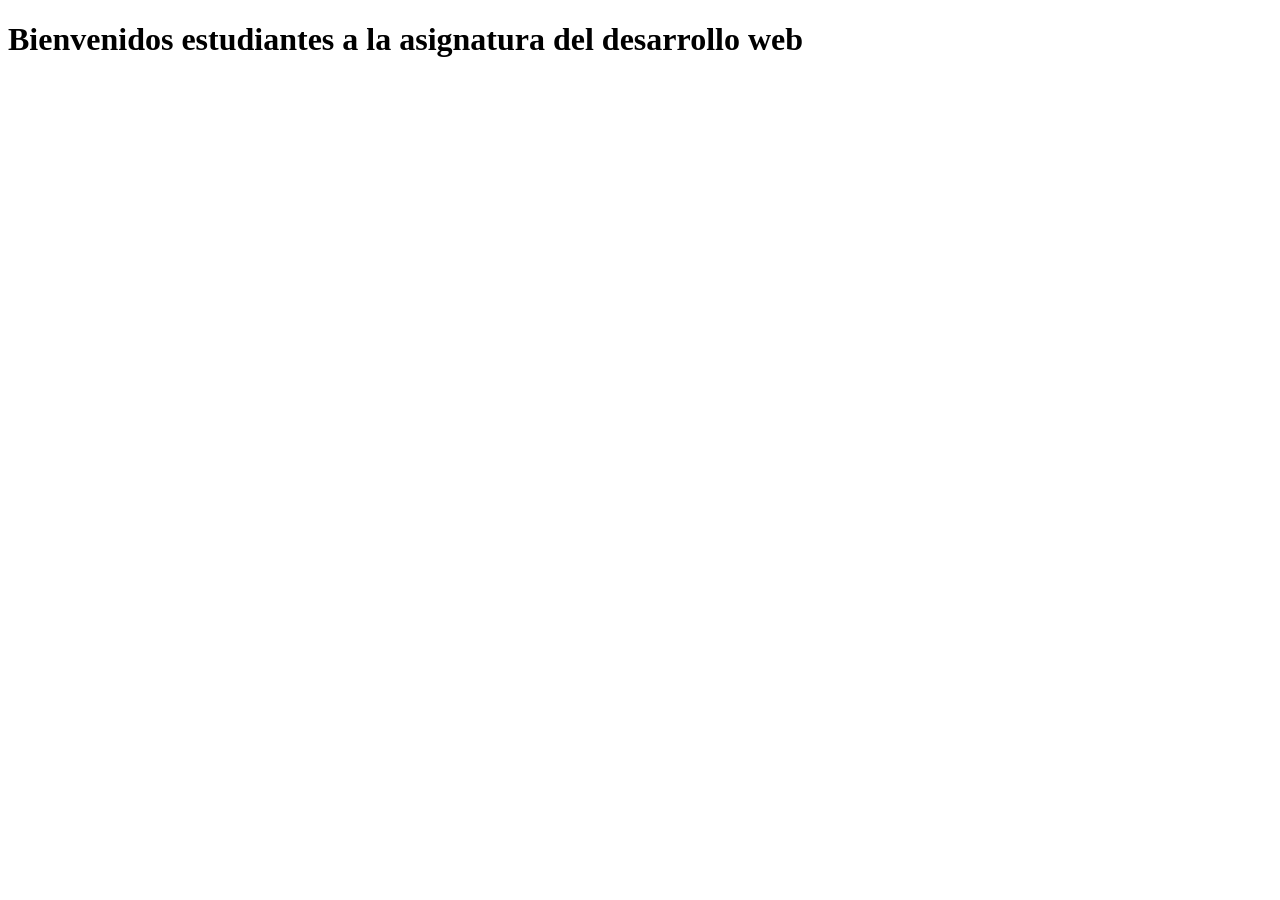
==== index.html @ a1a6e5ef "agregue emcabezado a html" ====
<!DOCTYPE html>
<html lang="en">
<head>
    <meta charset="UTF-8">
    <meta name="viewport" content="width=device-width, initial-scale=1.0">
    <title>Document</title>
</head>
<body>
    <h1>Bienvenidos estudiantes a la asignatura del desarrollo web</h1>
    
</body>
</html>
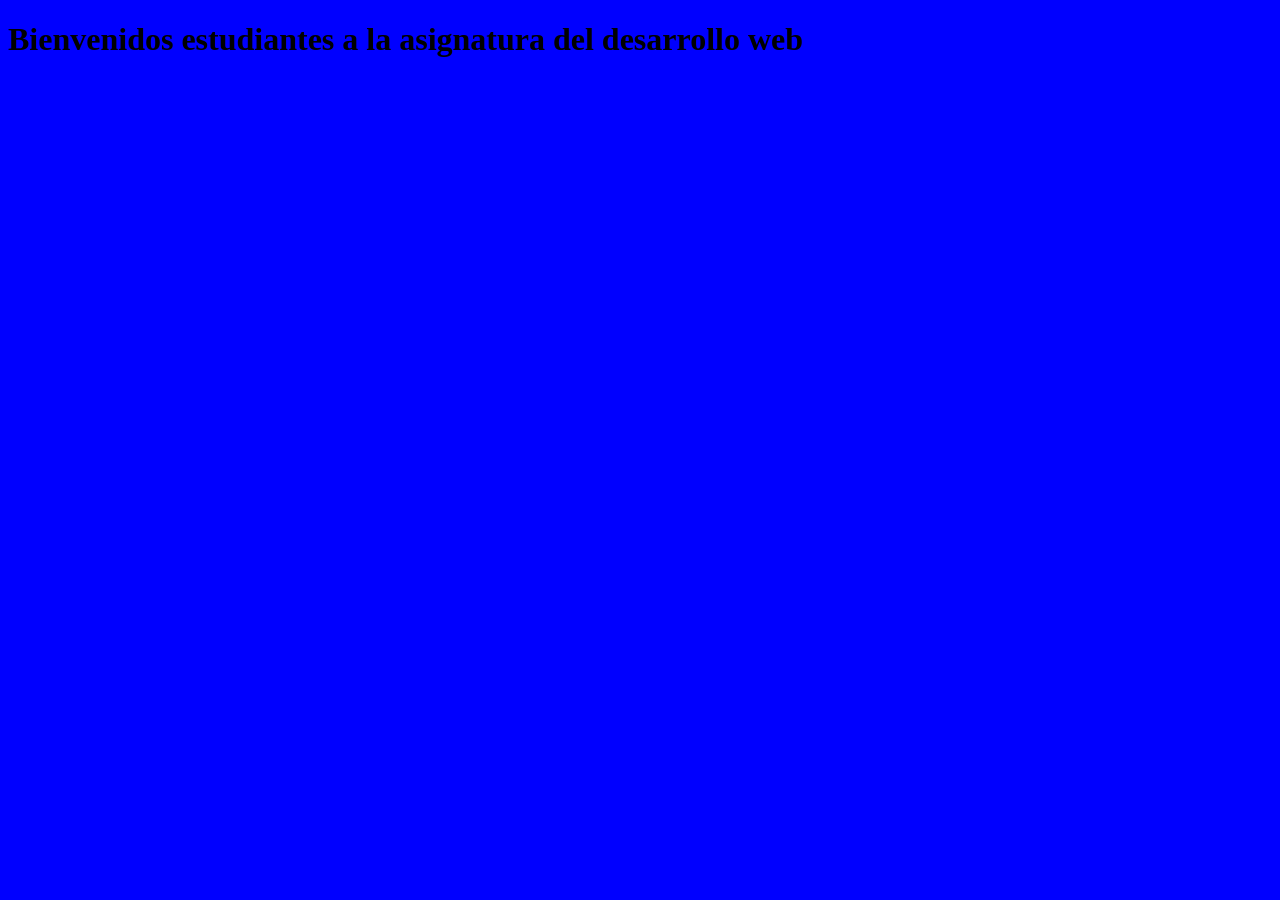
==== commit d371caa9: "modificacion index" ====
--- a/index.html
+++ b/index.html
@@ -2,11 +2,15 @@
 <html lang="en">
 <head>
     <meta charset="UTF-8">
-    <meta name="viewport" content="width=device-width, initial-scale=1.0">
+    <meta name="Viewport" content="width=device-width, initial-scale=1.0">
+
     <title>Document</title>
+    <link rel="stylesheet" href="css/estilos.css">
 </head>
-<body>
+<body class="body"> 
+
     <h1>Bienvenidos estudiantes a la asignatura del desarrollo web</h1>
-    
+
+
 </body>
 </html>
--- a/css/estilos.css
+++ b/css/estilos.css
@@ -0,0 +1,7 @@
+.body {
+    background-color: blue;
+
+}
+
+
+
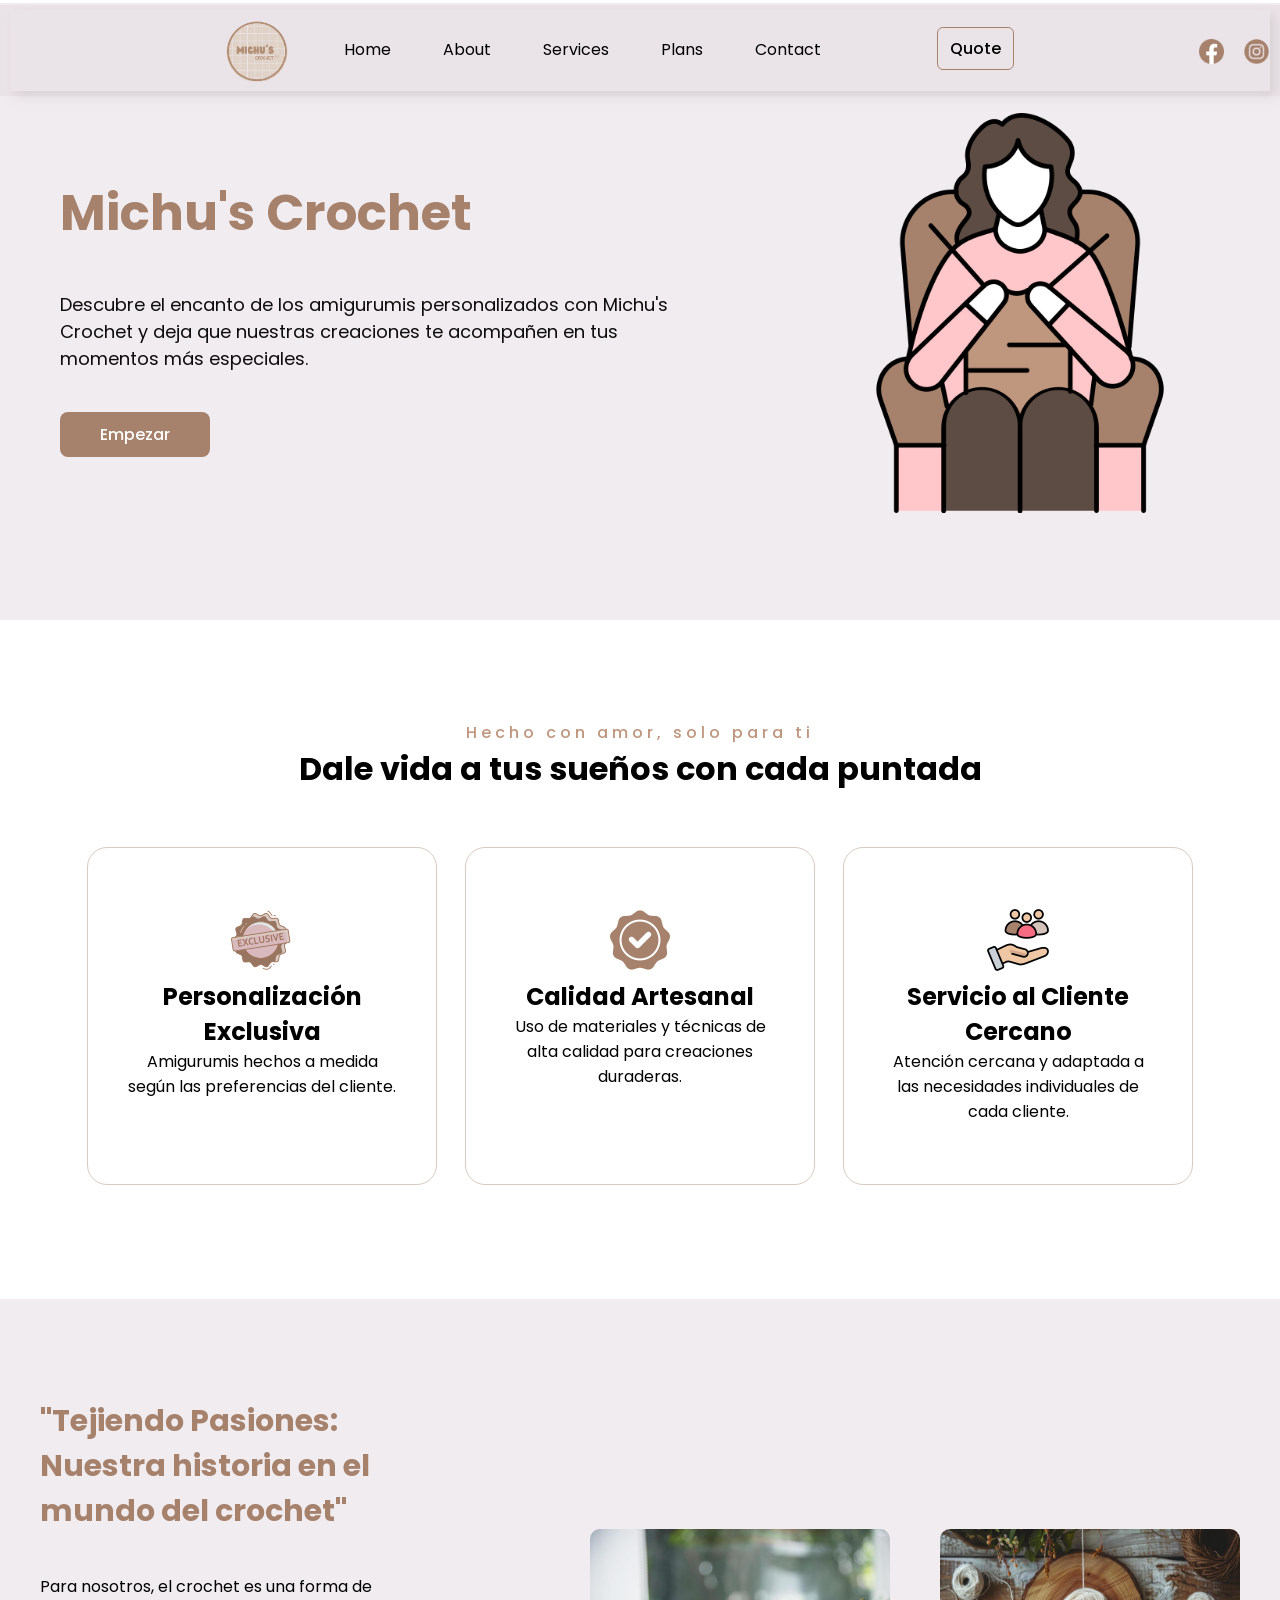
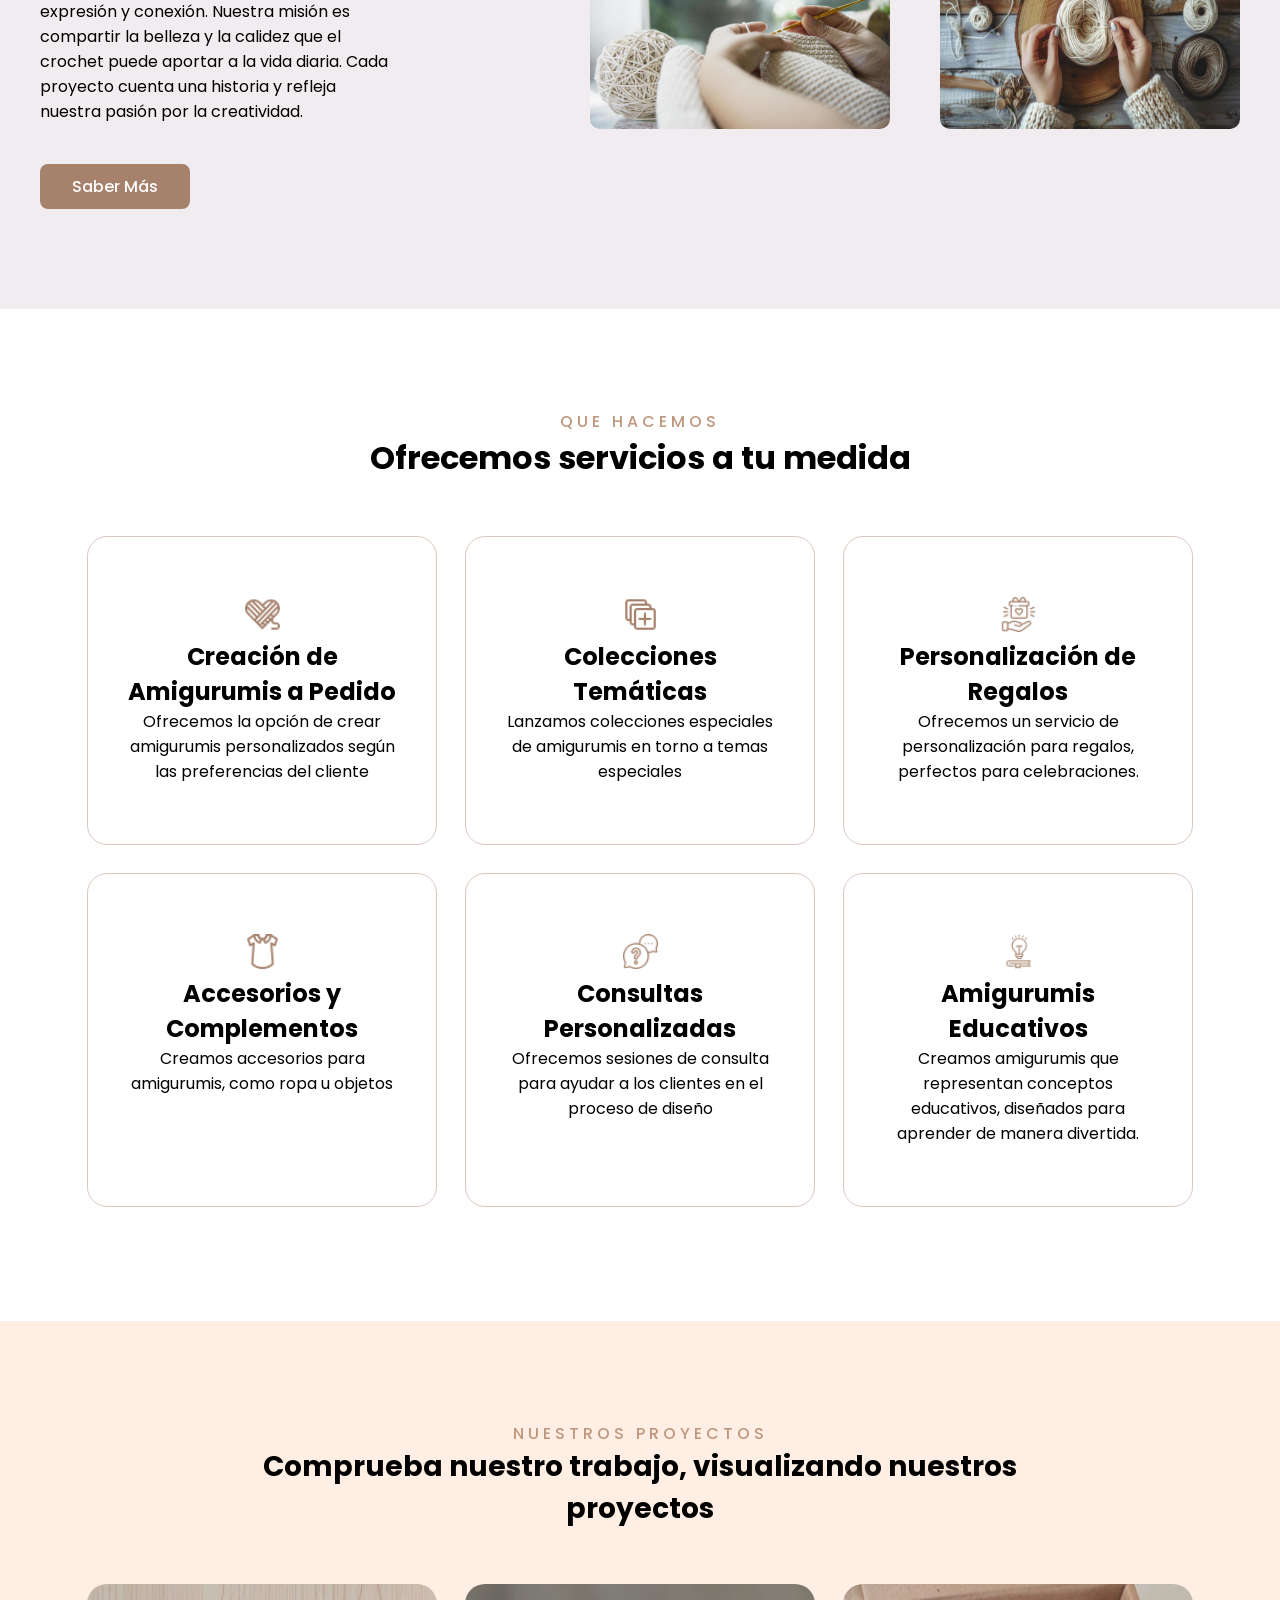
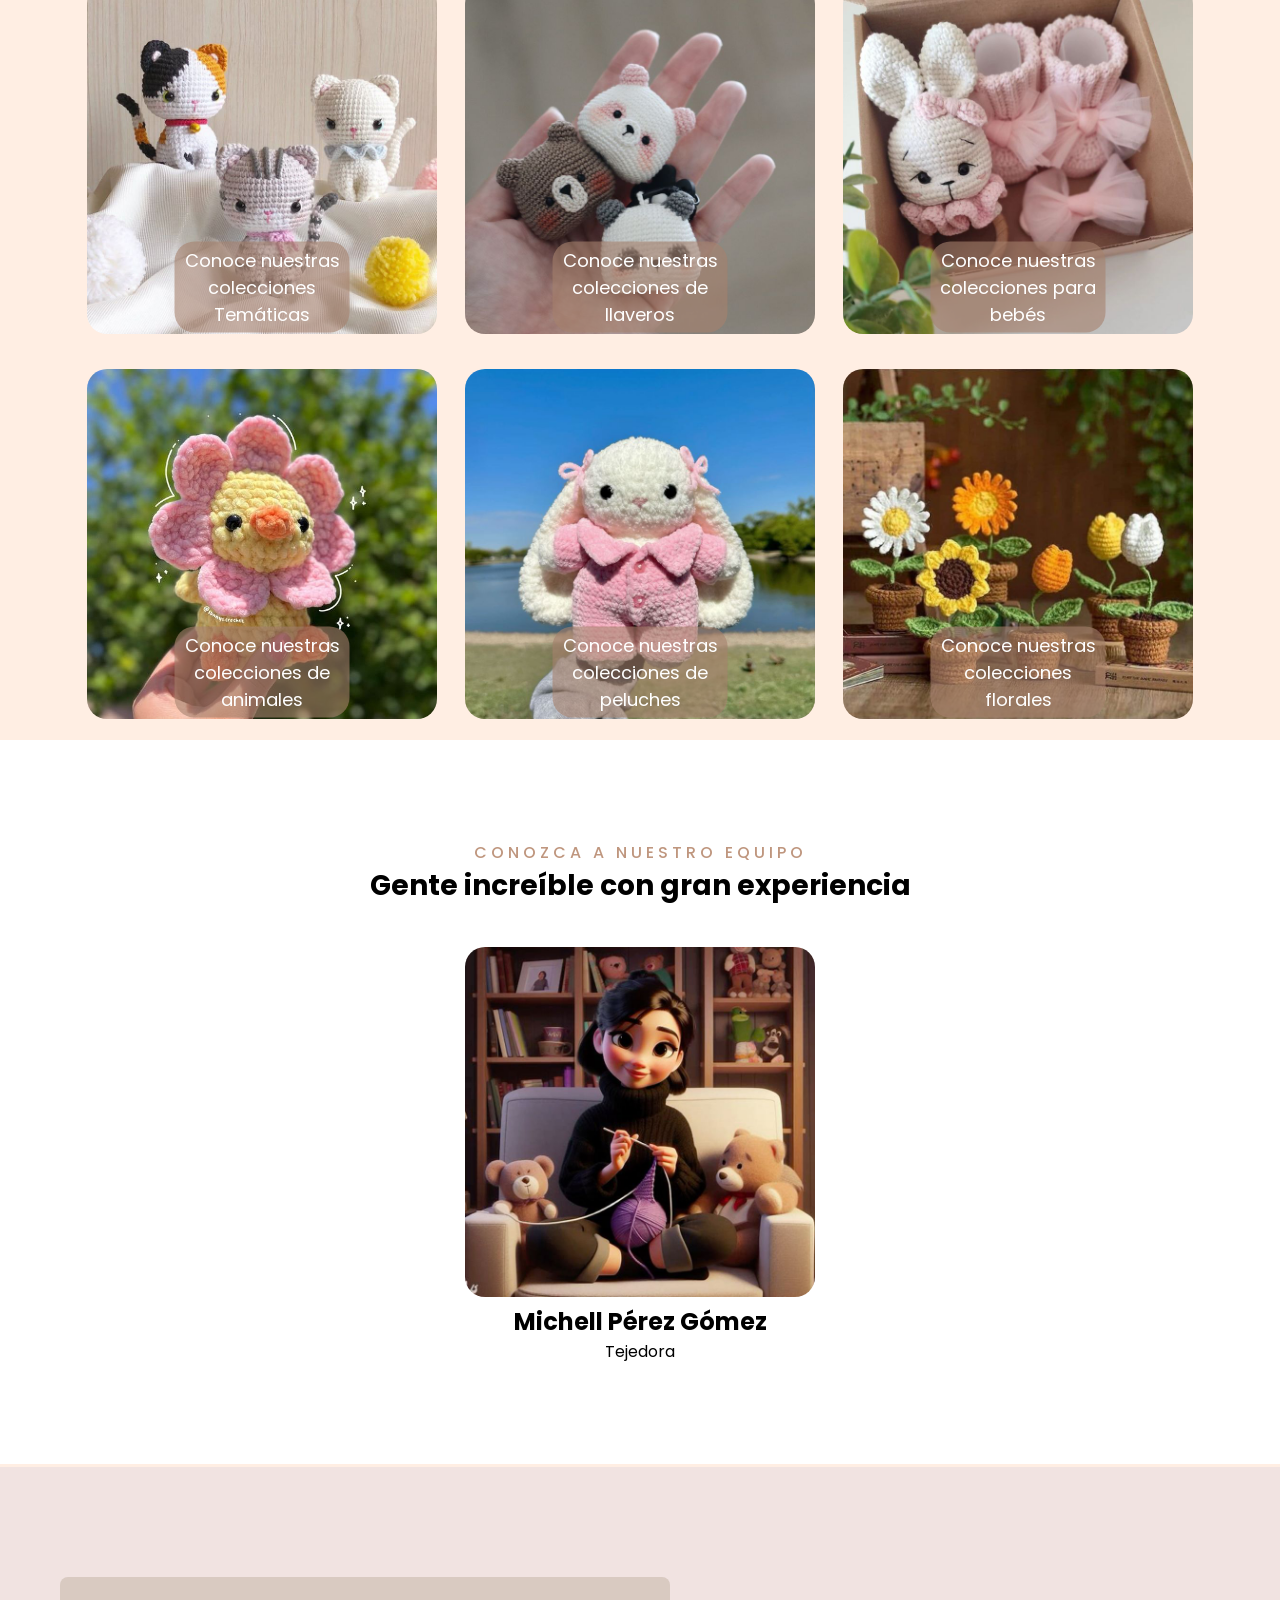
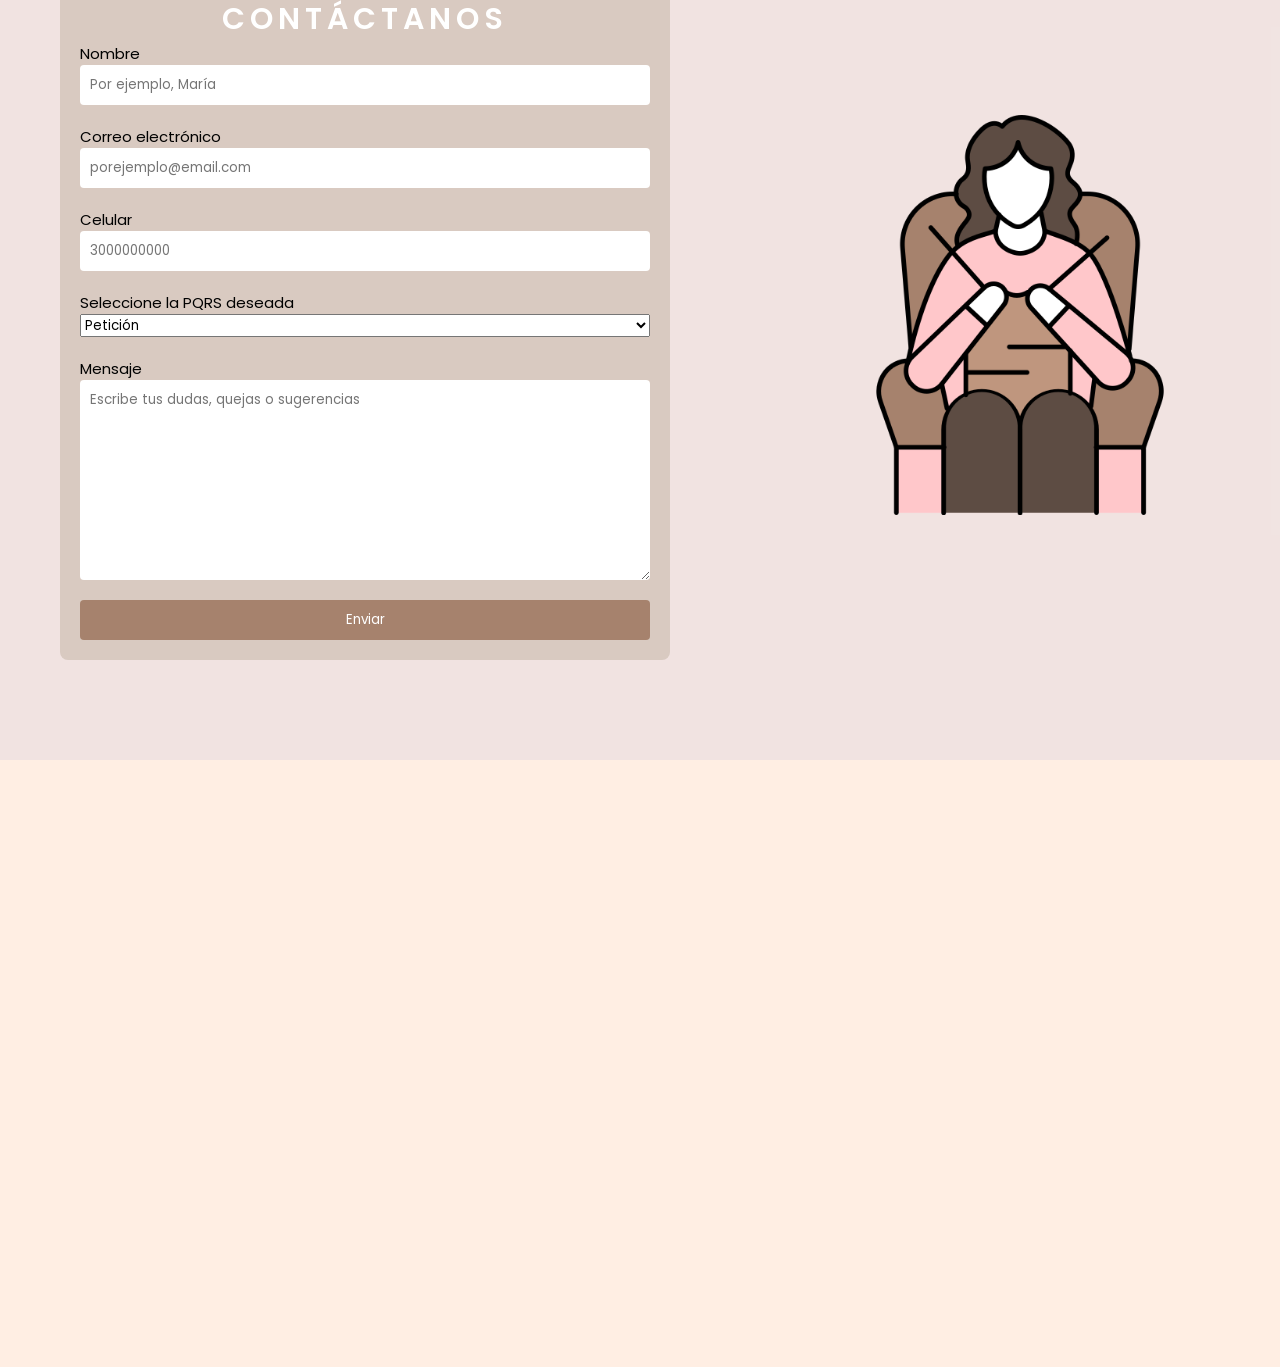
==== commit bbd70825: "agregue lo hcho hasta ahora" ====
--- a/index.html
+++ b/index.html
@@ -1,16 +1,324 @@
 <!DOCTYPE html>
 <html lang="en">
 <head>
-    <meta charset="UTF-8">
-    <meta name="Viewport" content="width=device-width, initial-scale=1.0">
-
-    <title>Document</title>
+    <!-- Metadatos del documento -->
+    <meta charset="UTF-8"> <!-- Establece la codificación de caracteres del documento como UTF-8 -->
+    <meta http-equiv="X-UA-Compatible" content="IE=edge"> <!-- Permite compatibilidad con versiones antiguas de Internet Explorer -->
+    <meta name="viewport" content="width=device-width, initial-scale=1.0"> <!-- Hace que el sitio sea responsive, es decir, que se adapte a diferentes tamaños de pantalla -->
+    
+    <!-- Título de la página -->
+    <title>Michus Crochet</title> 
+    
+    <!-- Incluir archivo CSS con los estilos personalizados -->
     <link rel="stylesheet" href="css/estilos.css">
+    
+    <!-- Incluir biblioteca Font Awesome para usar íconos -->
+    <link rel="stylesheet" href="https://cdnjs.cloudflare.com/ajax/libs/font-awesome/6.0.0-beta3/css/all.min.css">
 </head>
-<body class="body"> 
-
-    <h1>Bienvenidos estudiantes a la asignatura del desarrollo web</h1>
-
-
+<body>
+    <!-- Inicio del encabezado de la página -->
+    <header>
+        <!-- Contenedor del header con estilo de fondo -->
+        <div class="container_header" style="background-color: rgba(228, 218, 224, 0.507);">
+            
+            <!-- Menú de navegación y logo -->
+            <div class="menu"> 
+                <nav> <!-- Inicio de la sección de navegación -->
+                    <ul> <!-- Lista no ordenada para los elementos de navegación -->
+                        
+                        <!-- Logo de la página -->
+                        <li>
+                            <div class="logo">
+                                <!-- Enlace al logo de la página -->
+                                <a href="#">
+                                    <!-- Imagen del logo -->
+                                    <img src="img/logo/logo.png" alt="No se encuentra el enlace de la imagen">
+                                </a>
+                            </div>
+                        </li>
+                        
+                        <!-- Enlaces del menú de navegación -->
+                        <li><a href="#">Home</a></li> <!-- Enlace a la página principal -->
+                        <li><a href="#">About</a></li> <!-- Enlace a la sección "Acerca de" -->
+                        <li><a href="#">Services</a></li> <!-- Enlace a la sección de servicios -->
+                        <li><a href="#">Plans</a></li> <!-- Enlace a la sección de planes -->
+                        <li><a href="#">Contact</a></li> <!-- Enlace a la sección de contacto -->
+
+                        <!-- Botón para solicitar una cotización -->
+                        <div class="btn_quote">
+                            <a href="#">Quote</a> <!-- Enlace al formulario o sección de cotización -->
+                        </div>
+                        
+                        <!-- Sección de redes sociales -->
+                        <div class="socialMedia">
+                            <!-- Enlace a la página de Facebook -->
+                            <a href="#" target="_blank">
+                                <!-- Icono de Facebook -->
+                                <img src="img/socialMedia/facebook.png" alt="No se encontró la imagen">
+                            </a>
+
+                            <!-- Enlace a la página de Instagram -->
+                            <a href="#" target="_blank">
+                                <!-- Icono de Instagram -->
+                                <img src="img/socialMedia/instagram.png" alt="No se encontró la imagen">
+                            </a>
+
+                            <!-- Enlace a WhatsApp -->
+                            <a href="#" target="_blank">
+                                <!-- Icono de WhatsApp -->
+                                <img src="img/socialMedia/whatsapp.png" alt="No se encontró la imagen">
+                            </a>
+
+                            <!-- Enlace a X (anteriormente Twitter) -->
+                            <a href="#" target="_blank">
+                                <!-- Icono de X (Twitter) -->
+                                <img src="img/socialMedia/x.png" alt="No se encontró la imagen">
+                            </a>
+                        </div>
+                    </ul> <!-- Fin de la lista de navegación -->
+                </nav> <!-- Fin de la sección de navegación -->
+            </div>
+        </div> <!-- Fin del contenedor del header -->
+    </header> <!-- Fin del encabezado -->
+
+    <!--main-->
+    <main>
+        <!--Inicio-->
+        <!--Portada de inicio-->
+        <!--Inicio-->
+        <!--Portada Inicio-->
+        <div class="container_cover div_offset" style="background-color: rgba(228, 218, 224, 0.507)"">
+            <div class="cover">
+                <section class="text__cover">
+                    <h1>Michu's Crochet</h1>
+                    <p>Descubre el encanto de los amigurumis personalizados con Michu's Crochet y deja que nuestras creaciones te acompañen en tus momentos más especiales.</p>
+                    <a href="#" class="btn_text-cover btn_text">Empezar</a>
+                </section>
+                <section class="image__cover">
+                    <img src="img/cover/cover2.png" alt="">
+                </section>
+            </div>
+        </div>
+	
+        <!--End Portada inicio-->
+
+        <!--Generador de confianza-->
+        <div class="container_trust container_card-primary">
+            <div class="trust card__primary">
+                <div class="text_trust text_card-primary">
+                    <p>Hecho con amor, solo para ti</p>
+                    <h1>Dale vida a tus sueños con cada puntada</h1>
+                </div>
+                <div class="container_trust container_box-cardPrimary">
+                    <div class="card_trust box_card-primary">
+                        <img src="img/cards/exclusive.png">
+                        <h2>Personalización Exclusiva</h2>
+                        <p>Amigurumis hechos a medida según las preferencias del cliente.</p>
+                    </div>
+                    <div class="card_trust box_card-primary">
+                        <img src="img/cards/calidad.png" alt="">
+                        <h2>Calidad Artesanal</h2>
+                        <p>Uso de materiales y técnicas de alta calidad para creaciones duraderas.</p>
+                    </div>
+                    <div class="card_trust box_card-primary">
+                        <img src="img/cards/servicio_cliente.png" alt="">
+                        <h2>Servicio al Cliente Cercano</h2>
+                        <p>Atención cercana y adaptada a las necesidades individuales de cada cliente.</p>
+                    </div>
+                </div>
+            </div>
+        </div>
+        <!--Sobre nosotros-->
+        <div class="container_about div _offset" style="background-color: rgba(228, 218, 224, 0.507)">
+            <div class="about">
+                <div class="text_about">
+                    <h1>"Tejiendo Pasiones: Nuestra historia en el mundo del crochet"</h1>
+                    <p>Para nosotros, el crochet es una forma de expresión y conexión. Nuestra misión es compartir la belleza y la calidez que el crochet puede aportar a la vida diaria. Cada proyecto cuenta una historia y refleja nuestra pasión por la creatividad.</p>
+                    <a href="#" class="btn_text">Saber Más</a>
+                </div>
+                <div class="image_about">
+                    <img src="img/about/about1.jpg" alt="img no encontrada">
+                    <img src="img/about/about2.jpg" alt="img no encontrada">
+                </div>
+            </div>
+            </div>
+        </div>
+        <!--End Sobre nosotros-->
+        <div class="container_service">
+            <div class="service">
+                <div class="text_service">
+                    <p>QUE HACEMOS</p>
+                    <h1>Ofrecemos servicios a tu medida </h1>
+                </div>
+                <div class="container_box_service">
+                    <div class="box_service">
+                        <img src="img/service/service1.png">
+                        <h2>Creación de Amigurumis a Pedido</h2>
+                        <p>Ofrecemos la opción de crear amigurumis personalizados según las preferencias del cliente</p>
+                    </div>
+                    <div class="box_service">
+                        <img src="img/service/service2.png">
+                        <h2>Colecciones Temáticas</h2>
+                        <p>Lanzamos colecciones especiales de amigurumis en torno a temas especiales</p>
+                    </div>
+                    <div class="box_service">
+                        <img src="img/service/service3.png">
+                        <h2>Personalización de Regalos</h2>
+                        <p>Ofrecemos un servicio de personalización para regalos, perfectos para celebraciones.</p>
+                    </div>
+                    <div class="box_service">
+                        <img src="img/service/service4.png">
+                        <h2>Accesorios y Complementos</h2>
+                        <p>Creamos accesorios para amigurumis, como ropa u objetos</p>
+                    </div>
+                    <div class="box_service">
+                        <img src="img/service/service5.png">
+                        <h2>Consultas Personalizadas</h2>
+                        <p>Ofrecemos sesiones de consulta para ayudar a los clientes en el proceso de diseño</p>
+                    </div>
+                    <div class="box_service">
+                        <img src="img/service/service6.png">
+                        <h2>Amigurumis Educativos</h2>
+                        <p>Creamos amigurumis que representan conceptos educativos, diseñados para aprender de manera divertida.</p>
+                    </div>
+                </div>
+            </div>
+        </div>
+        <!-- end sobre nosotros -->
+
+        <!-- projects -->
+
+        <div class="container_projects">
+            <div class="projects">
+                <div class="text_projects">
+                    <p>NUESTROS PROYECTOS</p>
+                    <h1>Comprueba nuestro trabajo, visualizando nuestros proyectos </h1>
+                </div>
+                <div class="container_box_projects">
+
+                    <div class="box_projects">
+                        <div>
+                            <a href="#" class="imagen-con-texto">
+                                <img src="img/projects/projects1.jfif" class="img_projects">
+                                <span class="texto-en-imagen">Conoce nuestras colecciones Temáticas </span>
+                            </a> 
+                        </div>
+                    </div>
+
+                    <div class="box_projects">
+                        <a href="#" class="imagen-con-texto">
+                            <img src="img/projects/projects2.jfif" class="img_projects">
+                            <span class="texto-en-imagen">Conoce nuestras colecciones de llaveros</span>
+                        </a>
+                    </div>
+
+                    <div class="box_projects">
+                        <a href="#" class="imagen-con-texto">
+                            <img src="img/projects/projects3.jfif" class="img_projects">
+                            <span class="texto-en-imagen">Conoce nuestras colecciones para bebés</span>
+                        </a>
+                    </div>
+
+                    <div class="box_projects">
+                        <a href="#" class="imagen-con-texto">
+                            <img src="img/projects/projects4 (2).jfif" class="img_projects">
+                            <span class="texto-en-imagen">Conoce nuestras colecciones de animales</span>
+                        </a>
+                        
+                    </div>
+                    <div class="box_projects">
+                        <a href="#" class="imagen-con-texto" >
+                            <img src="img/projects/projects5.jfif" class="img_projects">
+                            <span class="texto-en-imagen">Conoce nuestras colecciones de peluches</span>
+                        </a>
+                        
+                    </div>
+                    <div class="box_projects">
+                        <a href="#" class="imagen-con-texto">
+                            <img src="img/projects/projects6.jfif" class="img_projects">
+                            <span class="texto-en-imagen">Conoce nuestras colecciones florales</span>
+                        </a>
+                </div>
+            </div>
+        </div>
+
+        <!-- Equipo -->
+        <div class="container_team">
+            <div class="team">
+                <div class="text_team">
+                    <p>CONOZCA A NUESTRO EQUIPO</p>
+                    <h1>Gente increíble con gran experiencia
+                    </h1>
+                </div>
+                <div class="container_box_team">
+                    <div class="box_team">
+                        <img src="img/team/team1.jfif">
+                        <h2>Michell Pérez Gómez</h2>
+                        <p>Tejedora</p>
+                    </div>
+                </div>
+            </div>
+        </div>
+        <!-- end equipos -->
+    
+        <!-- form -->
+
+        <div class="container_cover div_offset" style="background-color: rgba(228, 218, 224, 0.507)"">
+            <div class="cover">
+                <section class="text__cover">
+                    <div class="contact-form">
+						<h2>CONTÁCTANOS</h2>
+						<form action="#" method="post">
+							<form action="#" method="post"></form>
+        
+                            <label for="nombre">Nombre</label>
+                            <input type="text" id="name" placeholder="Por ejemplo, María" required>
+        
+                            <label for="email">Correo electrónico</label>
+                            <input class="form_email" type="email" placeholder="porejemplo@email.com" required>
+        
+                            <label for="number">Celular</label>
+                            <input class="form_number" type="number" placeholder="3000000000" required>
+        
+                            <label for="PQRS" class="PQRS">Seleccione la PQRS deseada</label>
+                            <select name="PQRS" id="PQRS"> Seleccione PQRS:
+                                <option value="P">Petición</option>
+                                <option value="Q">Queja</option>
+                                <option value="R">Reclamo</option>
+                                <option value="S">Sugerencia</option>
+                            </select>
+        
+                            <label for="message" class="message">Mensaje</label>
+                            <textarea id="massage" name="message" rows="15" required placeholder="Escribe tus dudas, quejas o sugerencias"></textarea>
+        
+                            <button type="submit"> Enviar </button>
+						</form>
+					</div>
+                </section>
+                <section class="image__cover">
+                    <img src="img/cover/cover2.png" alt="">
+                </section>
+            </div>
+        </div>
+
+        <!-- End form -->
+
+        <!-- mapa -->
+        <div class="map-container">
+            
+            <iframe src="https://www.google.com/maps/embed?pb=!1m26!1m12!1m3!1d1974.2738252731629!2d-73.36271701145745!3d8.24815668736235!2m3!1f0!2f0!3f0!3m2!1i1024!2i768!4f13.1!4m11!3e6!4m5!1s0x8e677be03c2a6bf3%3A0x2c74b4dc64973557!2sVelas%20y%20Velones%20F%C3%A1tima!3m2!1d8.2474634!2d-73.3613506!4m3!3m2!1d8.2477351!2d-73.3613987!5e0!3m2!1ses!2sco!4v1728412863863!5m2!1ses!2sco" 
+            width="100%" 
+            height="500" 
+            frameborder="0"
+            style="border: 0;"
+            allowfullscreen=""
+            aria-hidden="false"
+            tabindex="0"
+            >
+        </iframe>
+            
+        </div>
+    </main>
 </body>
-</html>+
+</html>
--- a/css/estilos.css
+++ b/css/estilos.css
@@ -1,7 +1,637 @@
-.body {
-    background-color: blue;
-
-}
-
-
-
+/* Importar la fuente 'Poppins' desde Google Fonts */
+@import url('https://fonts.googleapis.com/css2?family=Poppins:ital,wght@0,100;0,200;0,300;0,400;0,500;0,600;0,700;0,800;0,900;1,100;1,200;1,300;1,400;1,500;1,600;1,700;1,800;1,900&display=swap'); 
+
+/* Estilo global aplicado a todos los elementos */
+* {
+    margin: 0; /* Elimina el margen predeterminado */
+    padding: 0; /* Elimina el padding predeterminado */
+    box-sizing: border-box; /* Asegura que el padding y el borde se incluyan en el tamaño total del elemento */
+    text-decoration: none; /* Elimina el subrayado de los enlaces */
+    font-family: 'Poppins', sans-serif; /* Usa la fuente Poppins para todo el documento */
+}
+
+/* Variables CSS para colores globales */
+:root {
+    --color_text-primary: #BF967E; /* Color primario para textos y elementos */
+    --color_text-secundario: #A6826D; /* Color secundario para textos y bordes */
+    --color_text-terciario: #D9CAC1; /* Color terciario, probablemente para fondos o detalles */
+    --color_text-background: #D9CAC1; /* Color de fondo general */
+    --color_text-font: #0D0D0D; /* Color de fuente principal (negro) */
+}
+
+/* Estilos para el header */
+header {
+    width: 100%; /* El header ocupa todo el ancho de la pantalla */
+    position: fixed; /* Se mantiene fijo en la parte superior al hacer scroll */
+    z-index: 100; /* Asegura que el header esté por encima de otros elementos */
+    padding: 5px 0; /* Reduce el espacio interior del header */
+    top: 0; /* Asegura que el header esté en la parte superior */
+}
+
+/* Contenedor principal del header */
+.container_header {
+    max-width: 100%; /* El ancho máximo es del 100% */
+    height: 100%; /* La altura ocupa el 100% del contenedor */
+    margin: auto; /* Centra el contenedor */
+    display: flex; /* Flexbox para alinear los elementos */
+    justify-content: space-between; /* Espacia los elementos a los lados del contenedor */
+    align-items: center; /* Alinea verticalmente al centro */
+    padding: 5px 10px; /* Ajusta el padding del contenedor */
+}
+
+/* Listas dentro del header */
+.container_header ul {
+    display: flex; /* Distribuye los elementos de la lista en fila */
+}
+
+/* Cada elemento de la lista del header */
+.container_header ul li {
+    display: inline-block; /* Alinea los elementos en línea */
+}
+
+/* Logo del sitio web */
+.logo {
+    display: flex; /* Flexbox para alinear contenido */
+    align-items: center; /* Alineación vertical del logo */
+    z-index: 1; /* Asegura que el logo esté por encima de otros elementos */
+    margin-top: -20px; /* Ajusta la posición del logo hacia arriba */
+}
+
+/* Imagen del logo */
+.logo img {
+    width: 70px; /* Ancho del logo */
+    height: 70px; /* Altura del logo */
+    margin: auto;
+}
+
+/* Menú de navegación */
+.menu {
+    display: flex; /* Flexbox para alinear elementos del menú */
+    align-items: center; /* Alinea verticalmente al centro */
+    background-color: transparent; /* Fondo transparente para el menú */
+    transition: background-color 0.3s ease; /* Transición suave para el cambio de color de fondo */
+    position: sticky; /* Se mantiene fijo en la parte superior al hacer scroll */
+    top: 0; /* Se mantiene en la parte superior */
+    width: 100%; /* Ancho completo */
+    margin: 0; /* Sin margen */
+    z-index: 1000; /* Coloca el menú por encima de otros elementos */
+    padding: 2px 0; /* Reduce el padding para hacer el menú más compacto */
+    box-shadow: 5px 5px 10px rgba(202, 195, 195, 0.5); /* Sombra suave para darle efecto de elevación */
+}
+
+/* Navegación dentro del menú */
+.menu nav {
+    list-style: none; /* Elimina los puntos de las listas */
+    margin: 0 16px; /* Margen alrededor del menú */
+}
+
+/* Lista de navegación */
+.menu nav ul {
+    display: flex; /* Flexbox para distribuir los elementos en fila */
+    gap: 20px; /* Espaciado entre los elementos */
+}
+
+/* Elementos individuales del menú */
+.menu nav ul li {
+    list-style: none; /* Sin viñetas */
+    margin: 10px 16px; /* Margen para separar los elementos */
+}
+
+/* Estilo de los enlaces del menú */
+.menu nav ul li a {
+    color: black; /* Color negro para el texto de los enlaces */
+    font-size: 16px; /* Tamaño de fuente de los enlaces */
+    position: relative; /* Posiciona el enlace en relación a su posición original */
+    top: 15px; /* Mueve el enlace hacia abajo */
+    left: 180px /* Mueve el enlace hacia la derecha */
+}
+
+/* Efecto hover en los enlaces del menú */
+.menu nav ul li a:hover {
+    color: var(--color_text-primary); /* Cambia el color al primario cuando se pasa el ratón por encima */
+}
+
+/* Botón de cotización */
+.btn_quote a {
+    display: block; /* El botón se comporta como un bloque */
+    padding: 8px 12px; /* Espaciado dentro del botón */
+    border: 1px solid var(--color_text-secundario); /* Borde con color secundario */
+    border-radius: 6px; /* Bordes redondeados */
+    font-weight: 500; /* Grosor de la fuente */
+    transition: all 300ms; /* Transición suave para todos los cambios */
+    color: black; /* Color negro del texto */
+    margin-top: 15px; /* Espacio superior para alinear el botón */
+    margin-left:260px; /* Desplazamiento a la izquierda para responsividad */
+    margin-right: 150px; /* Desplazamiento a la derecha */
+}
+
+/* Efecto hover en el botón de cotización */
+.btn_quote a:hover {
+    background-color: var(--color_text-primary); /* Cambia el fondo al color primario */
+    color: white; /* El texto se vuelve blanco */
+}
+
+/* Redes sociales */
+.socialMedia {
+    display: flex; /* Flexbox para alinear iconos en fila */
+    align-items: center; /* Alineación vertical de los iconos */
+    position: relative; /* Posiciona las redes sociales de manera absoluta */
+    z-index: 1; /* Coloca los iconos sobre otros elementos */
+    top: 4px; /* Desplaza las redes sociales hacia arriba */
+    margin-right: 100px;
+}
+
+/* Estilo de los iconos de redes sociales */
+.socialMedia img {
+    width: 35px; /* Ancho de los iconos */
+    height: 35px; /* Altura de los iconos */
+    padding: 5px; /* Espacio alrededor de los iconos */
+    margin-left: 10px; /* Espaciado entre los iconos */
+}
+
+/*Estilo del banner de entrada*/
+
+/* /Portada Inicio/ */
+
+.container_cover {
+    /* Añade un relleno (padding) en la parte superior e inferior de 100px */
+    padding-top: 100px;
+    padding-bottom: 100px;
+
+    background: var(--color_text-secundario);
+    margin-top: 3px;
+}
+
+.cover {
+    /* Limita el ancho máximo del contenedor a 1200px */
+    max-width: 1200px;
+
+    /* Centra horizontalmente el contenedor dentro de su padre */
+    margin: auto;
+
+    /* Añade un margen superior de 100px para separar del contenido anterior */
+    margin-top: 100px;
+
+    /* Usa flexbox para alinear los elementos hijos */
+    display: flex;
+
+    /* Alinea verticalmente los elementos hijos al centro */
+    align-items: center;
+
+    /* Añade un relleno lateral de 20px para dar espacio interno */
+    padding: 0px 20px;
+}
+
+
+.text__cover {
+    /* Ocupa el 100% del ancho disponible */
+    width: 100%;
+
+    /* Añade un relleno a la derecha de 150px para separar del contenido adyacente */
+    padding-right: 150px;
+}
+
+.text__cover h1 {
+    /* Establece un tamaño de fuente grande para el título */
+    font-size: 50px;
+
+    /* Aplica un color al texto definido por la variable --color_text-secundary */
+    color: var(--color_text-secundario);
+}
+
+.text__cover p {
+    /* Establece el tamaño de fuente usando la variable --text_paragraph */
+    font-size: 18px;
+
+    /* Añade un margen superior de 40px para separar del contenido anterior */
+    margin-top: 40px;
+
+    /* Aplica un color al texto usando la variable --color_text-tertiary */
+    color: var(--color_text-font);
+}
+
+
+
+
+.btn_text {
+    /* Define que el botón se mostrará como un bloque ocupando todo el ancho */
+    display: block;
+
+    /* Fija un ancho de 150px para el botón */
+    width: 150px;
+
+    /* Añade un margen superior de 40px para separarlo del contenido anterior */
+    margin-top: 40px;
+
+    /* Añade un relleno de 10px en la parte superior/inferior y 20px en los laterales */
+    padding: 10px 20px;
+
+    /* Centra el texto dentro del botón */
+    text-align: center;
+
+    /* Aplica un peso de fuente de 500 para hacer el texto más grueso */
+    font-weight: 500;
+
+    /* Aplica el color de fondo definido por la variable --main_color-primary */
+    background: var(--color_text-secundario);
+
+    /* Define el color del texto como blanco */
+    color: white;
+
+    /* Aplica bordes redondeados de 8px */
+    border-radius: 8px;
+
+    /* Cambia el cursor a pointer al pasar sobre el botón (indicando que es clicable) */
+    cursor: pointer;
+
+    /* Aplica una transición suave de 300ms a todas las propiedades del botón */
+    transition: all 300ms;
+}
+
+
+.btn_text:hover {
+    /* Al pasar el cursor, cambia el fondo a transparente */
+    background: transparent;
+
+    /* Aplica un borde sólido del color definido por la variable --main_color-primary */
+    border: 2px solid var(--color_text-primary);
+
+    /* Cambia el color del texto usando la variable --color_text-tertiary */
+    color: black;
+}
+
+
+.cover img{
+    width: 400px ;
+    height: 400px;
+}
+
+.image_cover {
+    width: 100%;
+}
+
+/*End portada Inicio*/
+
+.container_card-primary{
+    padding-top: 100px;
+    padding-bottom: 100px;
+}
+
+.card-primary{
+    max-width: 1200px;
+    margin: auto;
+    text-align: center;
+    padding: 0px 20px;
+}
+
+.text_card-primary{
+    max-width: 800px;
+    margin: auto;
+}
+
+.text_card-primary p{
+    color: var(--color_text-primary);
+    letter-spacing: 4px;
+    font-size: var(--color_text-font);
+    font-weight: 500;
+    text-align: center;
+}
+
+.text_card-primary h1{
+    text-align: center;
+}
+
+.container_box-cardPrimary{
+    display: flex;
+    flex-wrap: wrap;
+    justify-content: center;
+    margin-top: 40px;
+    text-align: center;
+}
+
+
+
+.box_card-primary{
+    max-width: 350px;
+    padding: 60px 40px;
+    border: 1px solid var(--color_text-background);
+    border-radius: 20px;
+    margin: 14px;
+    transition: all 300ms;
+
+}
+
+.box_card-primary:hover{
+    border: 1px solid transparent;
+    box-shadow: var(--color_text-primary);
+}
+
+
+.box_card-primary img{
+    height: 64px ;
+    width: 64px;
+}
+
+/*Inici del about*/
+
+.contaniner_about{
+    background-color: var(--color_text-background);
+    padding-top: 150px;
+    padding-bottom: 150px;
+    
+}
+
+.about{
+    max-width: 1200px;
+    margin-top: 100px;
+    margin-bottom: 100px;
+    margin: auto;
+    display: flex;
+    padding-bottom: 100px;
+    align-items: normal;
+}
+
+.text_about{
+    width: 100%;
+    padding-right: 150px;
+}
+
+.about img{
+    margin-top: 230px;
+    width: 300px ;
+    height: 200px;
+    display: flex;
+    margin-left: 50px;
+    border-radius: 10px;
+    
+}
+.image_about{
+    display: flex;
+    
+}
+.text_about h1{
+    margin-top: 100px;
+    font-size: 30px;
+    color: var(--color_text-secundario)
+}
+
+.text_about p{
+    font-size: 16px;
+    margin-top: 40px;
+}
+
+/* inicio del service */
+.container_service{
+    padding-top: 100px;
+    padding-bottom: 100px;
+}
+
+.service{
+    max-width: 1200px;
+    margin: auto;
+    text-align: center;
+    padding: 0px 20px;
+}
+
+.text_service{
+    max-width: 800px;
+    margin: auto;
+}
+
+.text_service p{
+    color: var(--color_text-primary);
+    letter-spacing: 4px;
+    font-size: var(--color_text-font);
+    font-weight: 500;
+    text-align: center;
+}
+
+.text_service h1{
+    text-align: center;
+}
+
+.container_box_service{
+    display: flex; /* cambia la disposición de los hijos del contenedor, que ahora se organizarán en fila (por defecto) o en columna */
+    flex-wrap: wrap; /* Permite que los elementos secundarios se muevan a una nueva línea si no hay suficiente espacio en una sola fila. */
+    justify-content: center;
+    margin-top: 40px;
+    text-align: center;
+}
+
+.box_service{
+    max-width: 350px;
+    padding: 60px 40px;
+    border: 1px solid var(--color_text-background);
+    border-radius: 20px;
+    margin: 14px;
+    transition: all 300ms;
+}
+.box_service:hover{
+    border: 1px solid transparent;
+    box-shadow: var(--color_text-primary);
+}
+.box_service img{
+    height: 35px ;
+    width: 35px;
+}
+
+/* form */
+
+.contact-form{
+    display: flex;
+    flex-direction: column;
+}
+.cover{
+    margin-top: 10px;
+    
+}
+.contact-form h2{
+    font-size: 30px;
+    color: white;
+    text-align: center;
+    font-weight: 600;
+    letter-spacing: 5px;
+}
+
+.contact-form  {
+    background: var(--color_text-background);
+    padding: 20px;
+    border-radius: 8px;
+    width: 100%;
+    max-width: 700px; /* Aumenta el ancho máximo del formulario */
+}
+
+.contact-form input{
+    margin-bottom: 20px;
+    box-shadow: #A6826D;
+}
+.message{
+    margin-top: 20px ;
+}
+
+.contact-form label{
+    font-size: 15px;
+}
+.contact-form input, 
+.contact-form textarea {
+    width: 100%;
+    padding: 10px;
+    margin-bottom: 20px;
+    border: none;
+    border-radius: 4px;
+}
+
+.contact-form button {
+    width: 100%;
+    padding: 10px;
+    background-color: var(--color_text-secundario);
+    color: white;
+    border: none;
+    border-radius: 4px;
+    cursor: pointer;
+}
+
+.contact-form button:hover {
+    background-color: white;
+    color: #0D0D0D;
+}
+
+#massage{
+    height: 200px;
+}
+
+/* projects */
+
+.container_projects{
+    padding-top: 100px;
+    padding-bottom: 100px;
+    background-color:#ffe9dbc4;
+}
+
+.projects{
+    max-width: 1200px;
+    margin: auto;
+    text-align: center;
+    padding: 0px 20px;
+}
+
+.text_projects{
+    max-width: 800px;
+    margin: auto;
+}
+
+.text_projects p{
+    color: var(--color_text-primary);
+    letter-spacing: 4px;
+    font-size: var(--color_text-font);
+    font-weight: 500;
+    text-align: center;
+}
+
+.text_projects h1{
+    text-align: center;
+    font-size: 28px;
+}
+
+.container_box_projects{
+    display: flex; /* cambia la disposición de los hijos del contenedor, que ahora se organizarán en fila (por defecto) o en columna */
+    flex-wrap: wrap; /* Permite que los elementos secundarios se muevan a una nueva línea si no hay suficiente espacio en una sola fila. */
+    justify-content: center;
+    margin-top: 40px;
+    text-align: center;
+}
+
+.box_projects{
+    max-width: 350px;
+    overflow: hidden; /* Oculta cualquier parte de la imagen que sobresalga */
+    width: 100%; /* La imagen ocupa el 100% del ancho del contenedor */
+    height: 100%; /* La imagen ocupa el 100% del alto del contenedor */
+    object-fit: cover; /* Hace que la imagen cubra el contenedor sin deformarse */
+    margin: 14px;
+    
+    
+}
+
+
+.img_projects{
+    height: 350px;
+    width: auto;
+    border-radius: 20px 20px 20px 20px;
+}
+
+.project_content a {
+    border: none;
+}
+
+.imagen-con-texto {
+    position: relative; /* Esto permite posicionar el texto sobre la imagen */
+    display: inline-block; /* Mantiene el contenido en línea */
+    transition: all 300ms;
+}
+
+.imagen-con-texto :hover{
+    background-color: #ebdfd985;
+}
+.imagen-con-texto img {
+    width: 100%; /* Ajusta el tamaño de la imagen, puedes modificarlo según tus necesidades */
+    height: auto;
+}
+
+.texto-en-imagen {
+    position: absolute; /* Posiciona el texto sobre la imagen */
+    top: 85%; /* Ajusta la posición vertical al centro */
+    left: 50%; /* Ajusta la posición horizontal al centro */
+    transform: translate(-50%, -50%); /* Centra el texto en la imagen */
+    color: white; /* Color del texto */
+    background-color: #a6826d98; /* Fondo semitransparente */
+    padding: 5px;
+    font-size: 18px; /* Tamaño de la fuente */
+    text-align: center;
+    border-radius: 20px;
+}
+
+/* team */
+.container_team{
+    padding-top: 100px;
+    padding-bottom: 100px;
+    background-color:white;
+}
+
+.team{
+    max-width: 1200px;
+    margin: auto;
+    text-align: center;
+    padding: 0px 20px;
+}
+
+.text_team{
+    max-width: 800px;
+    margin: auto;
+}
+
+.text_team p{
+    color: var(--color_text-primary);
+    letter-spacing: 4px;
+    font-size: var(--color_text-font);
+    font-weight: 500;
+    text-align: center;
+}
+.text_team h1{
+    text-align: center;
+    font-size: 28px;
+}
+
+.container_box_team{
+    display: flex; /* cambia la disposición de los hijos del contenedor, que ahora se organizarán en fila (por defecto) o en columna */
+    flex-wrap: wrap; /* Permite que los elementos secundarios se muevan a una nueva línea si no hay suficiente espacio en una sola fila. */
+    justify-content: center;
+    margin-top: 40px;
+    text-align: center;
+}
+
+.container_box_team img{
+    height: 350px;
+    width: auto;
+    border-radius: 20px;
+}
+
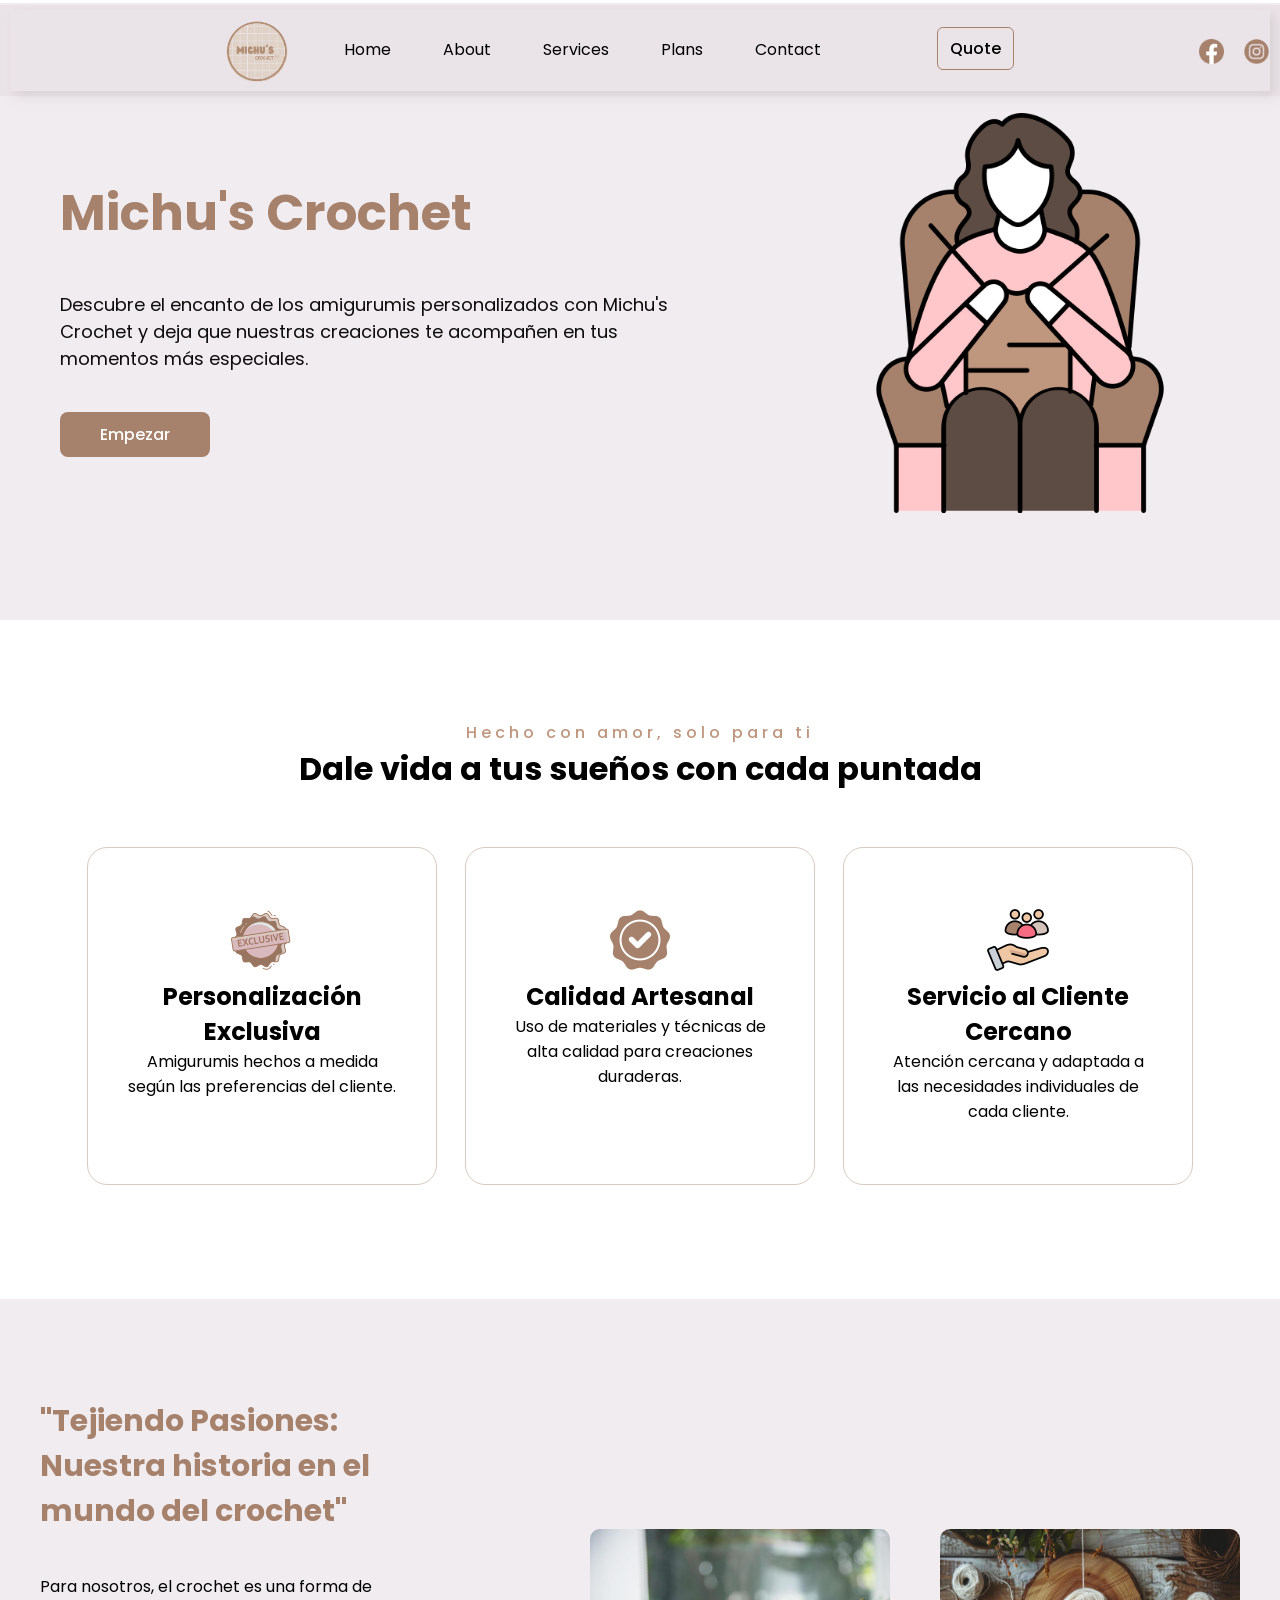
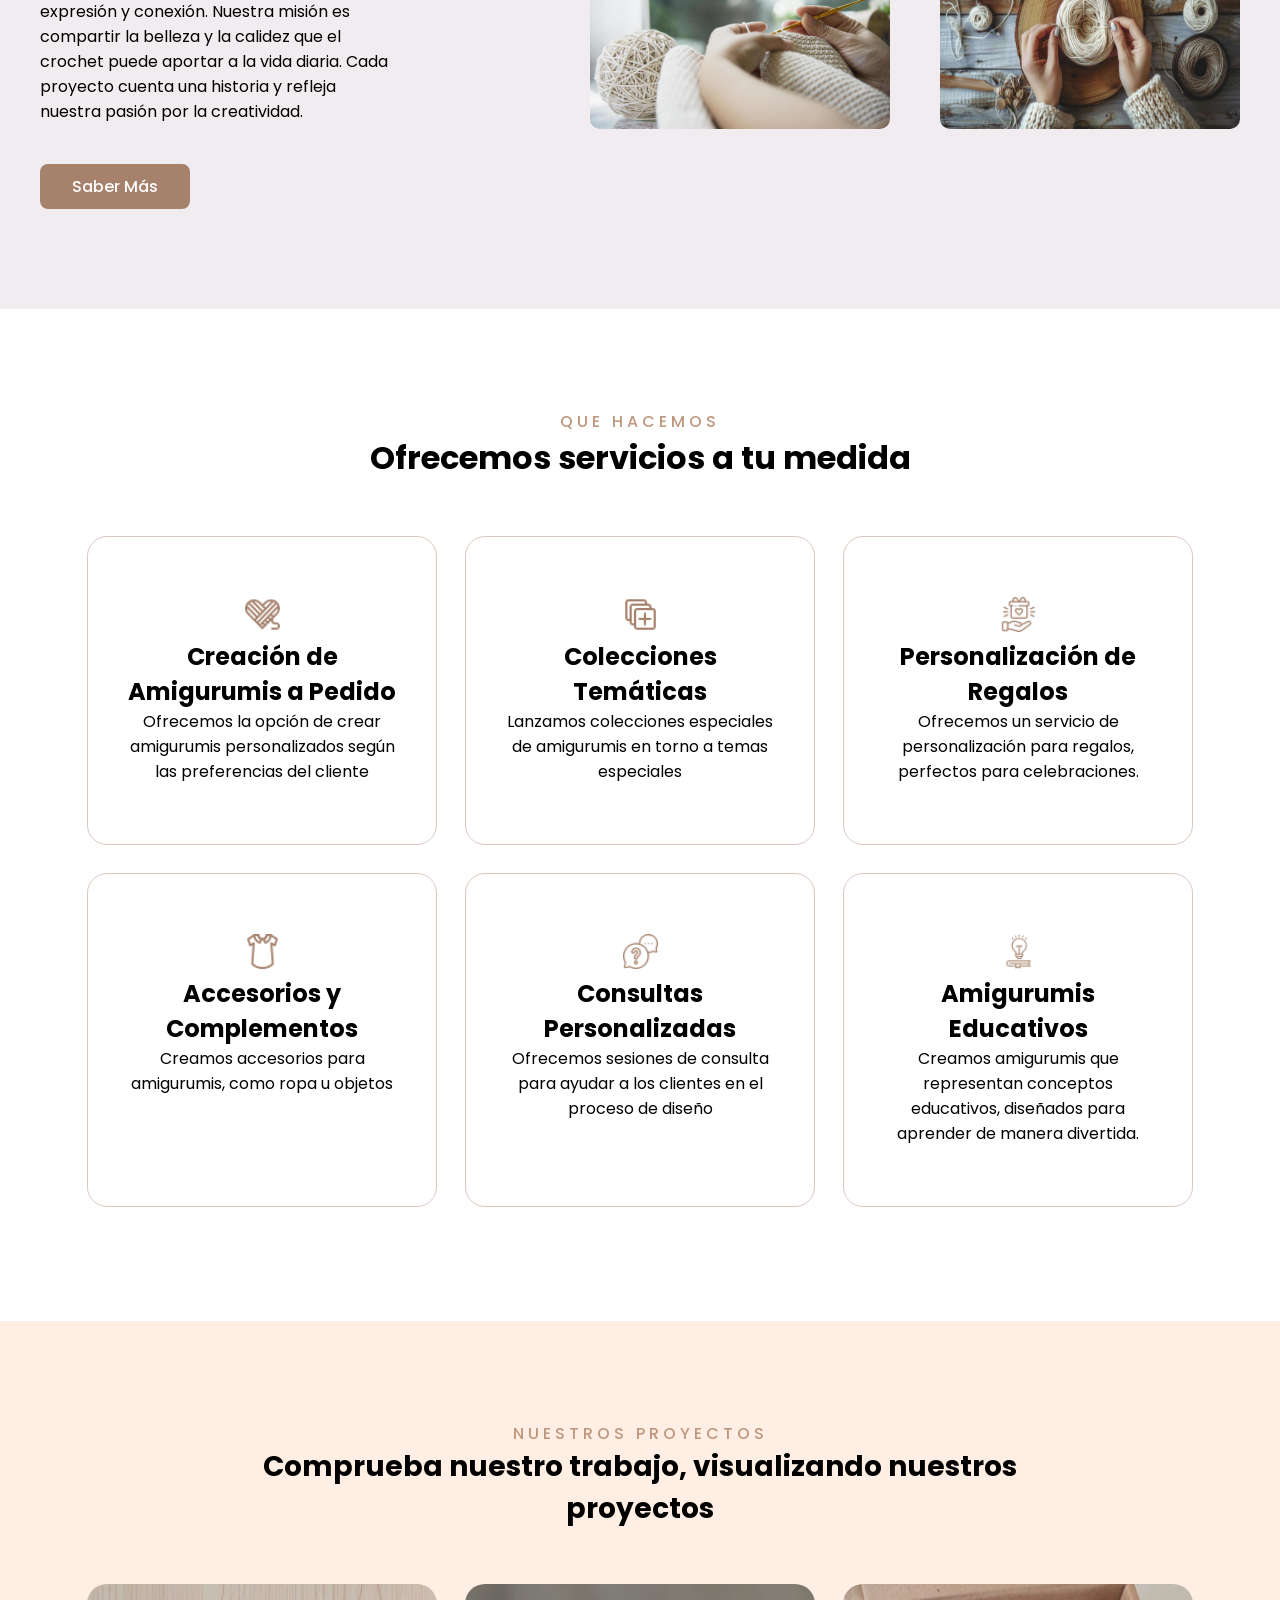
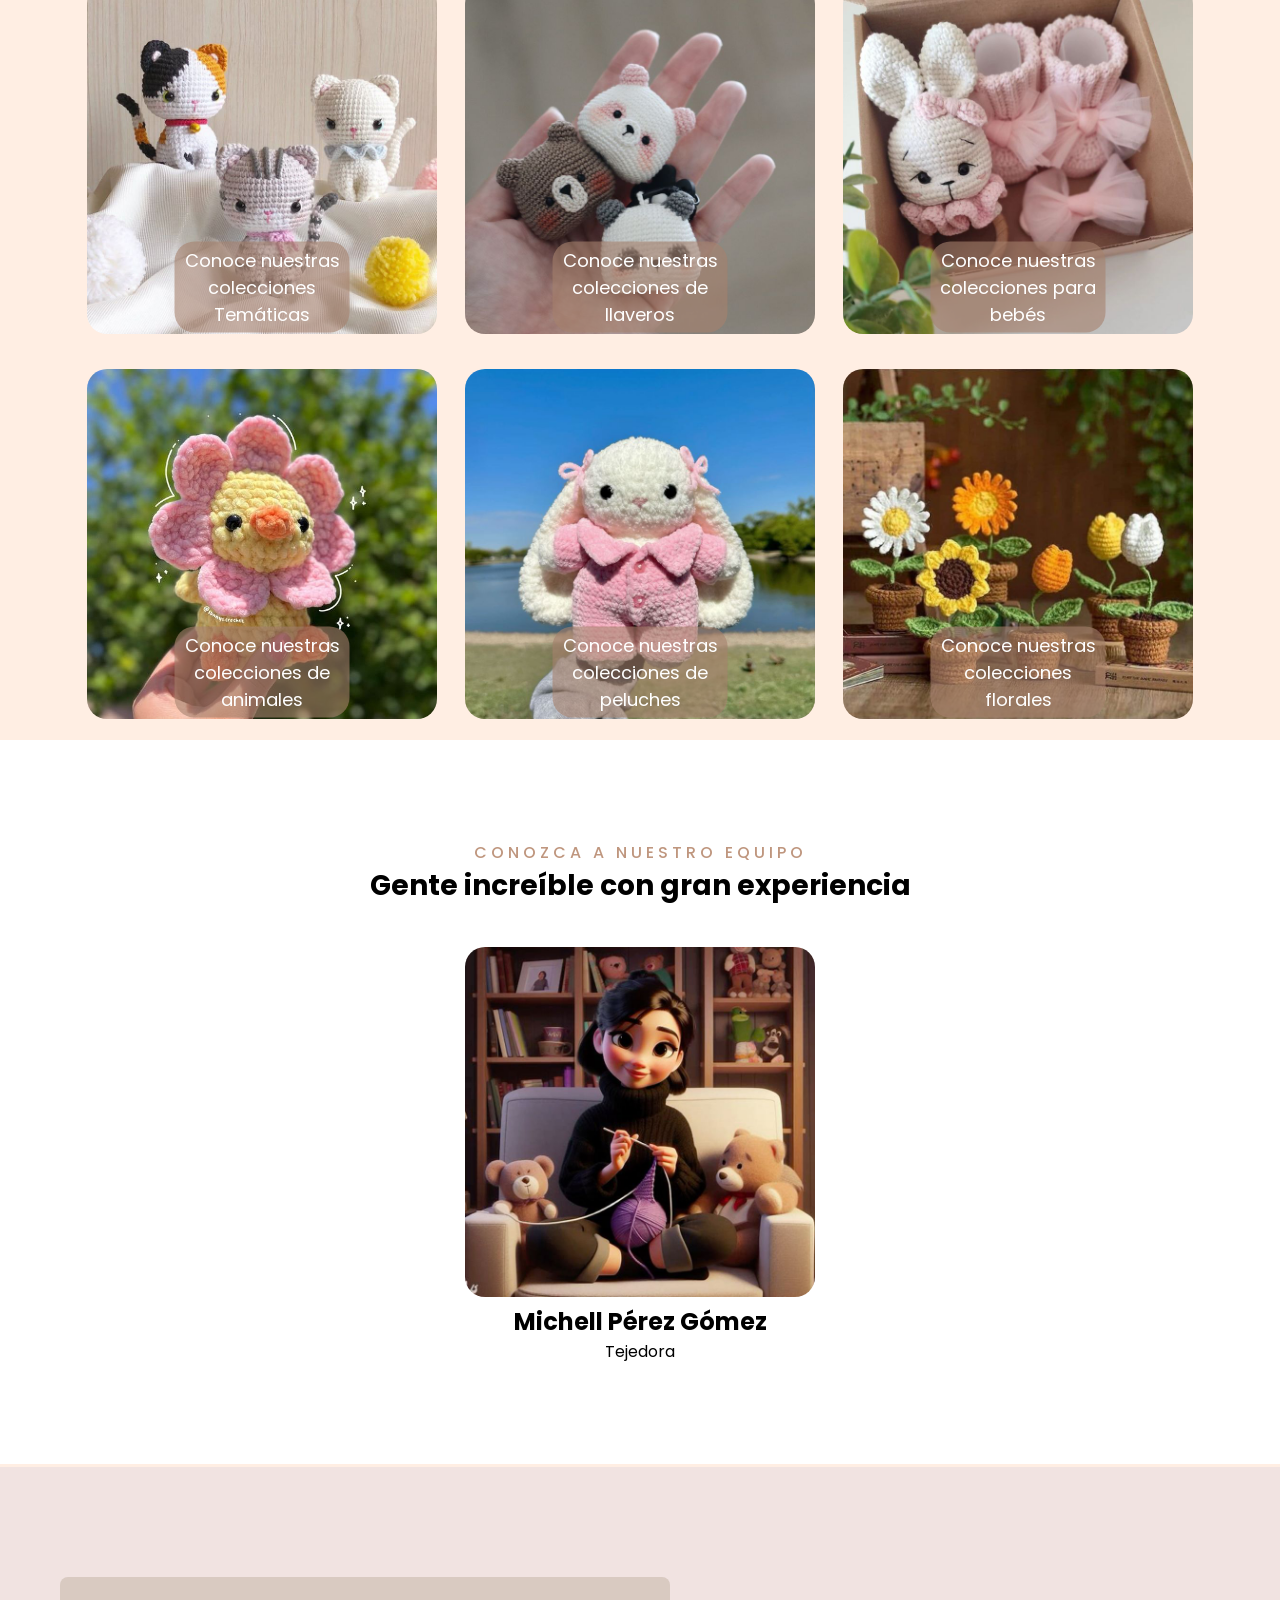
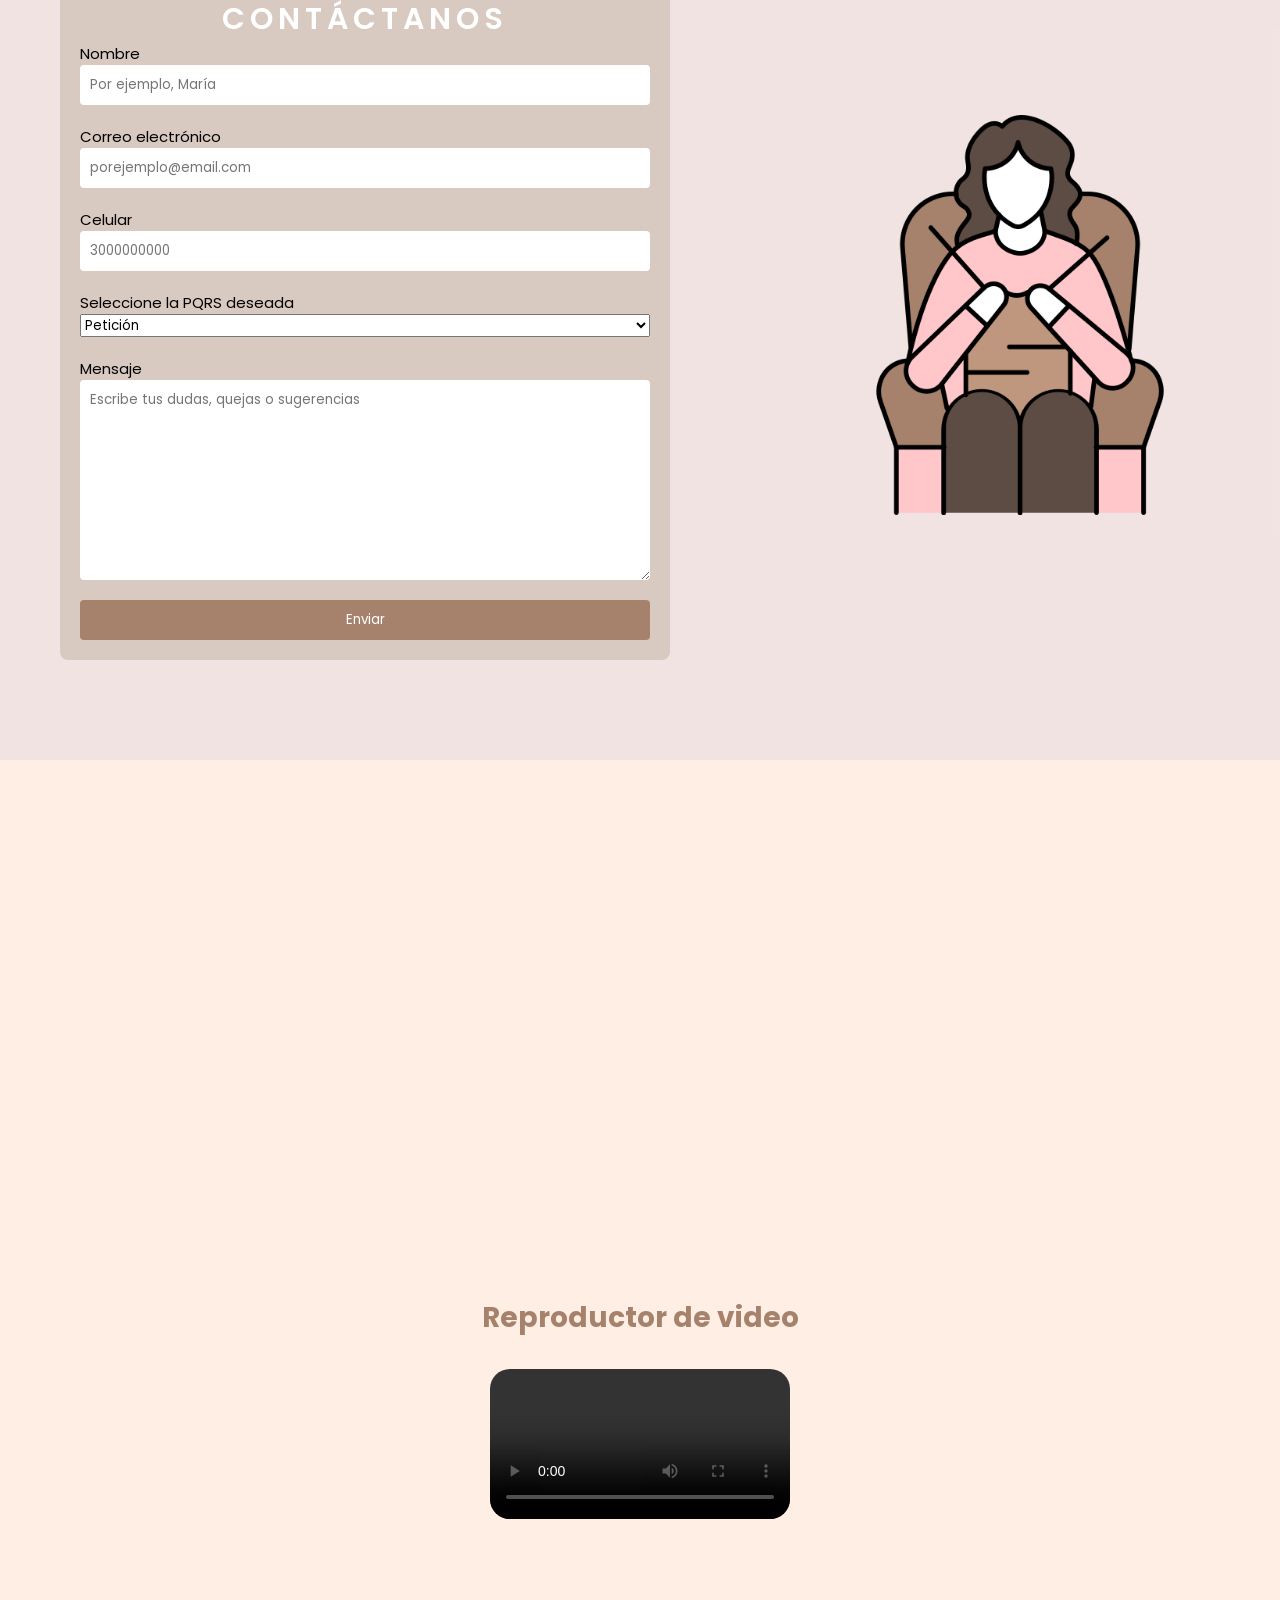
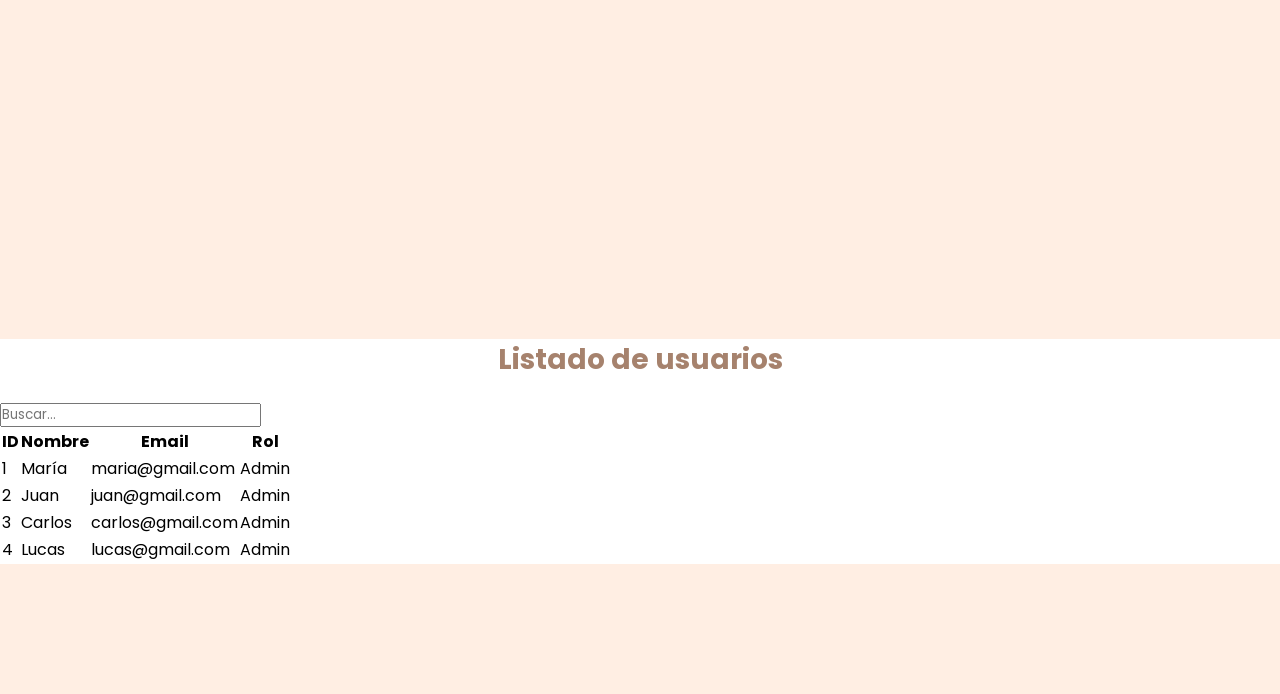
==== commit 596ec509: "nuevos cambios" ====
--- a/index.html
+++ b/index.html
@@ -38,11 +38,11 @@
                         </li>
                         
                         <!-- Enlaces del menú de navegación -->
-                        <li><a href="#">Home</a></li> <!-- Enlace a la página principal -->
-                        <li><a href="#">About</a></li> <!-- Enlace a la sección "Acerca de" -->
-                        <li><a href="#">Services</a></li> <!-- Enlace a la sección de servicios -->
-                        <li><a href="#">Plans</a></li> <!-- Enlace a la sección de planes -->
-                        <li><a href="#">Contact</a></li> <!-- Enlace a la sección de contacto -->
+                        <li><a href="index.html">Home</a></li> <!-- Enlace a la página principal -->
+                        <li><a href="#about">About</a></li> <!-- Enlace a la sección "Acerca de" -->
+                        <li><a href="#service">Services</a></li> <!-- Enlace a la sección de servicios -->
+                        <li><a href="#plans">Plans</a></li> <!-- Enlace a la sección de planes -->
+                        <li><a href="#contact">Contact</a></li> <!-- Enlace a la sección de contacto -->
 
                         <!-- Botón para solicitar una cotización -->
                         <div class="btn_quote">
@@ -129,7 +129,7 @@
             </div>
         </div>
         <!--Sobre nosotros-->
-        <div class="container_about div _offset" style="background-color: rgba(228, 218, 224, 0.507)">
+        <div class="container_about div _offset" style="background-color: rgba(228, 218, 224, 0.507)" id="about">
             <div class="about">
                 <div class="text_about">
                     <h1>"Tejiendo Pasiones: Nuestra historia en el mundo del crochet"</h1>
@@ -144,7 +144,7 @@
             </div>
         </div>
         <!--End Sobre nosotros-->
-        <div class="container_service">
+        <div class="container_service" id="service">
             <div class="service">
                 <div class="text_service">
                     <p>QUE HACEMOS</p>
@@ -188,7 +188,7 @@
 
         <!-- projects -->
 
-        <div class="container_projects">
+        <div class="container_projects" id="plans">
             <div class="projects">
                 <div class="text_projects">
                     <p>NUESTROS PROYECTOS</p>
@@ -243,7 +243,7 @@
         </div>
 
         <!-- Equipo -->
-        <div class="container_team">
+        <div class="container_team" id="contact">
             <div class="team">
                 <div class="text_team">
                     <p>CONOZCA A NUESTRO EQUIPO</p>
@@ -318,7 +318,71 @@
         </iframe>
             
         </div>
+
+        <!-- agregar video -->
+
+        <div class="media-conatiner">
+            <h2>Reproductor de video</h2>
+            <div class="video_section"> <!-- video de manera local -->
+                
+                <video src="media/video_ejemplo.mp4" class="video" type="video/mp4" controls > </video> <!-- video de manera local -->
+            </div>
+
+            <div class="video_section" >
+                <iframe width="640" height="360" src="https://www.youtube.com/embed/Ilw9C6fstZ0?si=FhsoSuWibgCZLPrI" class="video" title="YouTube video player" frameborder="0" allow="accelerometer; autoplay; clipboard-write; encrypted-media; gyroscope; picture-in-picture; web-share" referrerpolicy="strict-origin-when-cross-origin" allowfullscreen></iframe>
+            </div>
+            
+
+        </div>
+        <!-- end video -->
+
+        <div class="table-container"> 
+            <h2>Listado de usuarios</h2>
+             <input type="text" placeholder="Buscar...">
+
+             <!-- tabla con paginacion -->
+              <table id="userTable">
+                <thead> <!-- encabezado de tabla -->
+                    <tr class="filas">
+                        <th>ID</th> <!-- filas -->
+                        <th>Nombre</th>
+                        <th>Email</th>
+                        <th>Rol</th>
+                    </tr>
+                    <tbody> <!-- cuerpor de la tabla -->
+                        <tr class="columnas">
+                            <td>1</td> <!-- rellerno de datos, columnas -->
+                            <td>María</td>
+                            <td>maria@gmail.com</td>
+                            <td>Admin</td>
+                        </tr>
+
+                        <tr class="columnas">
+                            <td>2</td>
+                            <td>Juan</td>
+                            <td>juan@gmail.com</td>
+                            <td>Admin</td>
+                        </tr>
+
+                        <tr class="columnas">
+                            <td>3</td>
+                            <td>Carlos</td>
+                            <td>carlos@gmail.com</td>
+                            <td>Admin</td>
+                        </tr>
+
+                        <tr class="columnas">
+                            <td>4</td>
+                            <td>Lucas</td>
+                            <td>lucas@gmail.com</td>
+                            <td>Admin</td>
+                        </tr>
+                    </tbody>
+                </thead>
+              </table>
+        </div>
     </main>
 </body>
 
 </html>
+
--- a/css/estilos.css
+++ b/css/estilos.css
@@ -635,3 +635,41 @@
     border-radius: 20px;
 }
 
+/* video */
+.media-conatiner{
+    margin: 30px;
+    
+}
+
+.media-conatiner h2{
+    text-align: center;
+    font-size: 28px;
+    color: var(--color_text-secundario);
+    margin: 20px;
+}
+
+.video{
+    border-radius: 20px;
+}
+.video_section{
+    display: flex;
+    justify-content: center;
+    align-items: center;
+    margin: 30px;
+    border-radius: 20px;
+}
+
+/* tabla */
+.table-container{
+    margin-top: 30px;
+    margin-bottom: 30px;
+    background-color: white;
+    padding: auto;
+}
+
+.table-container h2{
+    text-align: center;
+    font-size: 28px;
+    color: var(--color_text-secundario);
+    margin: 20px;
+}
